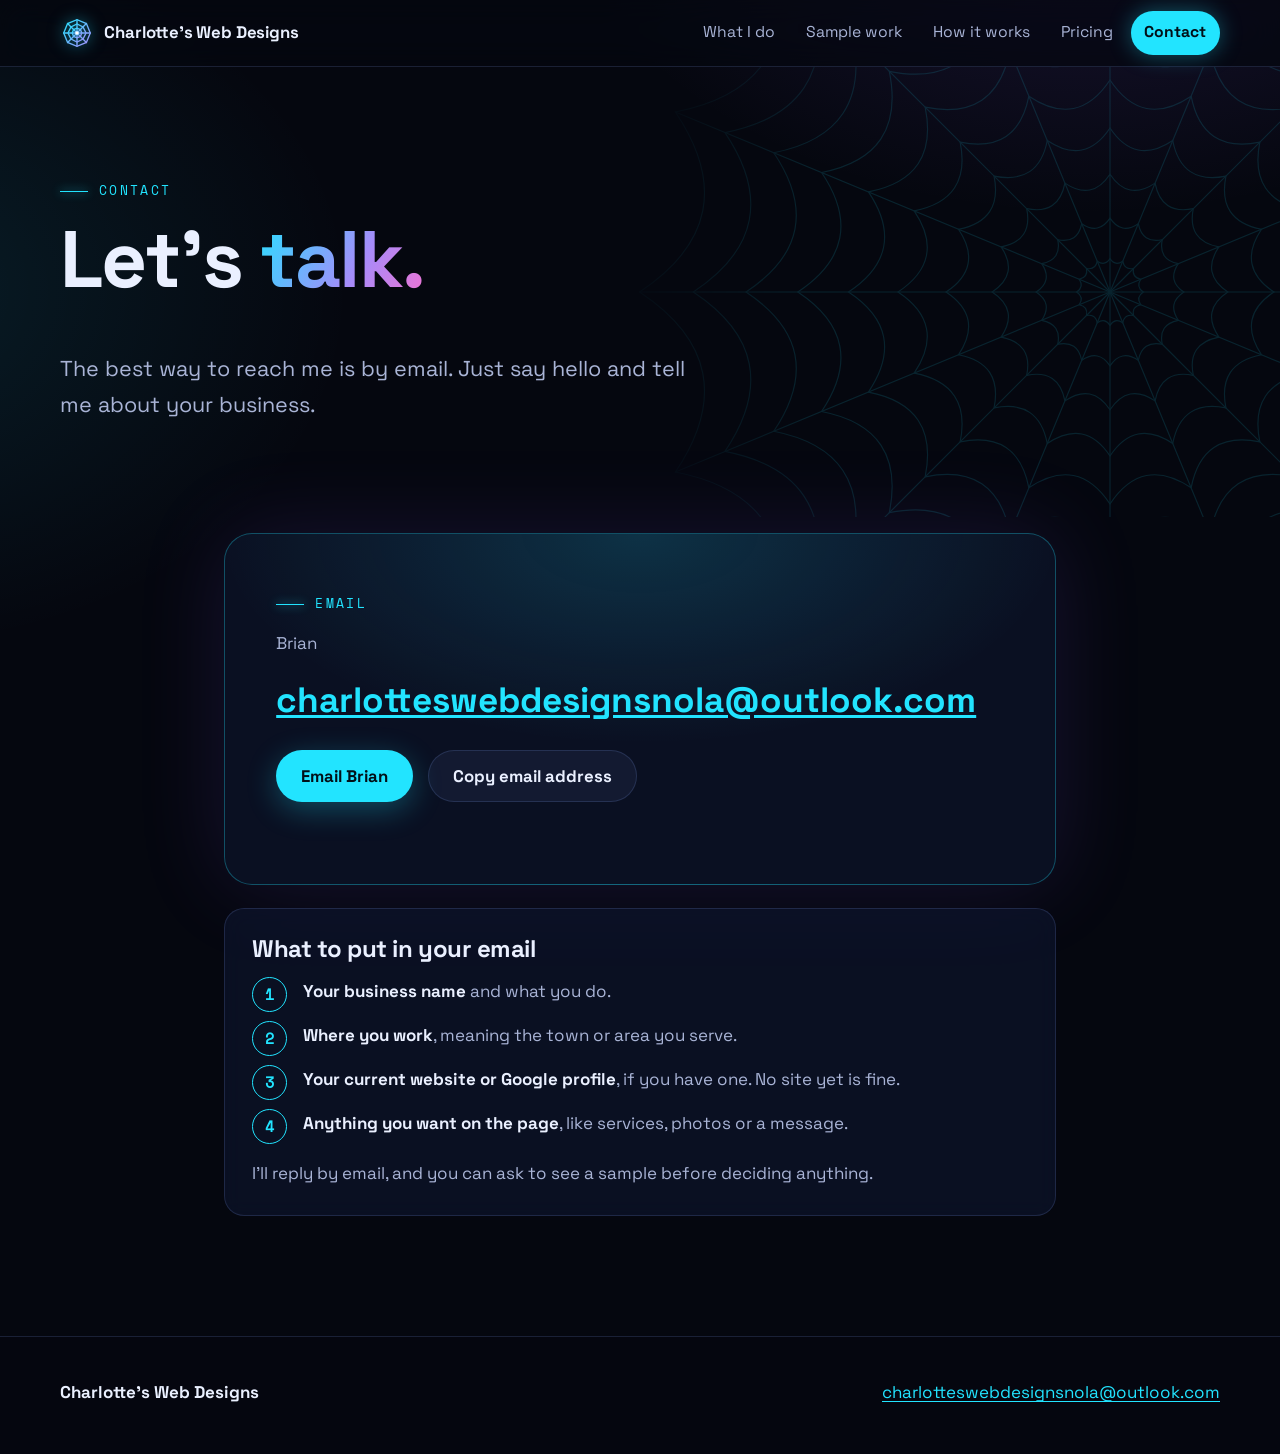
==== contact.html @ 59247b4b "Initial site" ====
<!doctype html>
<html lang="en">
<head>
<meta charset="utf-8">
<meta name="viewport" content="width=device-width,initial-scale=1">
<title>Contact | Charlotte's Web Designs</title>
<meta name="description" content="Contact Brian at Charlotte's Web Designs by email to see a sample website for your local business.">
<meta name="theme-color" content="#05070f">
<meta name="color-scheme" content="dark">
<link rel="icon" href="[data-uri]" type="image/svg+xml">
<link rel="apple-touch-icon" href="icon-180.png">
<meta property="og:type" content="website">
<meta property="og:site_name" content="Charlotte&#39;s Web Designs">
<meta property="og:title" content="Contact | Charlotte's Web Designs">
<meta property="og:description" content="Contact Brian at Charlotte's Web Designs by email to see a sample website for your local business.">
<meta property="og:image" content="og.png">
<meta property="og:image:width" content="1200"><meta property="og:image:height" content="630">
<meta name="twitter:card" content="summary_large_image">
<style>@font-face{font-family:"Space Grotesk";src:url([data-uri]) format("woff2");font-weight:300 700;font-display:swap}
@font-face{font-family:"Space Mono";src:url([data-uri]) format("woff2");font-weight:400;font-display:swap}
:root{
  --bg:#05070f;--bg2:#0a1024;--ink:#eaf0ff;--muted:#a9b4d6;--line:rgba(140,170,255,.16);
  --cyan:#22e4ff;--violet:#a78bfa;--pink:#f472d0;--glass:rgba(16,24,52,.55);
  --grad:linear-gradient(120deg,var(--cyan),var(--violet) 60%,var(--pink));
  --font:"Space Grotesk",system-ui,-apple-system,"Segoe UI",Roboto,Helvetica,Arial,sans-serif;
  --mono:"Space Mono",ui-monospace,SFMono-Regular,Menlo,Consolas,monospace;
  --r:20px;--wrap:1160px;
}
*,*::before,*::after{box-sizing:border-box}
html{scroll-behavior:smooth;-webkit-text-size-adjust:100%;scroll-padding-top:78px}
body{margin:0;background:var(--bg);color:var(--ink);font:400 1.0625rem/1.65 var(--font);overflow-x:hidden;
  background-image:radial-gradient(900px 600px at 85% -10%,rgba(139,92,246,.18),transparent 60%),radial-gradient(800px 600px at -10% 20%,rgba(34,228,255,.10),transparent 60%)}
img,svg,canvas{max-width:100%;display:block}
a{color:var(--cyan);text-underline-offset:3px}
a:hover{color:#fff}
:focus-visible{outline:3px solid var(--cyan);outline-offset:3px;border-radius:6px}
.wrap{width:min(100% - 2.5rem,var(--wrap));margin-inline:auto}
.skip{position:absolute;left:-999px;top:8px;background:var(--cyan);color:#021018;padding:.6rem 1rem;border-radius:8px;z-index:100;font-weight:700}
.skip:focus{left:8px}
h1,h2,h3{font-weight:700;line-height:1.1;letter-spacing:-.02em;margin:0 0 .6em}
h1{font-size:clamp(2.35rem,8.4vw,5rem)}
h2{font-size:clamp(1.9rem,5.4vw,3.1rem)}
h3{font-size:1.25rem;letter-spacing:-.01em}
p{margin:0 0 1em}
.grad{background:var(--grad);-webkit-background-clip:text;background-clip:text;color:transparent}
.eyebrow{font:400 .8rem/1 var(--mono);letter-spacing:.18em;text-transform:uppercase;color:var(--cyan);display:inline-flex;align-items:center;gap:.7rem;margin-bottom:1.1rem}
.eyebrow::before{content:"";width:28px;height:1px;background:var(--cyan);box-shadow:0 0 10px var(--cyan)}
.lead{font-size:clamp(1.1rem,3.2vw,1.35rem);color:var(--muted);max-width:40rem}
section{padding:clamp(4rem,10vw,7.5rem) 0;position:relative}

/* header */
.site-header{position:sticky;top:0;z-index:50;backdrop-filter:blur(14px) saturate(1.4);-webkit-backdrop-filter:blur(14px) saturate(1.4);background:rgba(5,7,15,.72);border-bottom:1px solid var(--line)}
.bar{display:flex;align-items:center;justify-content:space-between;gap:1rem;min-height:66px;flex-wrap:wrap}
.brand{display:flex;align-items:center;gap:.65rem;color:var(--ink);text-decoration:none;font-weight:700;letter-spacing:-.01em;font-size:1.05rem}
.brand svg{width:34px;height:34px;filter:drop-shadow(0 0 8px rgba(34,228,255,.55))}
.brand:hover{color:#fff}
nav ul{list-style:none;margin:0;padding:0;display:flex;gap:.25rem;align-items:center;flex-wrap:wrap}
nav a{display:block;color:var(--muted);text-decoration:none;padding:.55rem .85rem;border-radius:999px;font-size:.98rem;transition:color .2s,background .2s}
nav a:hover,nav a[aria-current="page"]{color:#fff;background:rgba(140,170,255,.12)}
nav a.cta{color:#021018;background:var(--cyan);font-weight:700;box-shadow:0 0 22px rgba(34,228,255,.35)}
nav a.cta:hover{background:#fff}
.menu-btn{display:none;background:rgba(140,170,255,.1);color:var(--ink);border:1px solid var(--line);border-radius:12px;width:46px;height:46px;cursor:pointer;align-items:center;justify-content:center}
.menu-btn span,.menu-btn span::before,.menu-btn span::after{display:block;width:20px;height:2px;background:currentColor;border-radius:2px;position:relative;transition:transform .25s,opacity .25s}
.menu-btn span::before,.menu-btn span::after{content:"";position:absolute;left:0}
.menu-btn span::before{top:-6px}.menu-btn span::after{top:6px}
.menu-btn[aria-expanded="true"] span{background:transparent}
.menu-btn[aria-expanded="true"] span::before{transform:translateY(6px) rotate(45deg)}
.menu-btn[aria-expanded="true"] span::after{transform:translateY(-6px) rotate(-45deg)}
@media(max-width:820px){
  .js .menu-btn{display:inline-flex}
  .js nav{width:100%;display:none;padding-bottom:.8rem}
  .js nav.open{display:block}
  .js nav ul{flex-direction:column;align-items:stretch}
  .js nav a{padding:.9rem 1rem;font-size:1.1rem}
  .bar{padding:.4rem 0}
  .no-js-nav nav{width:100%}
}

/* buttons */
.btn{display:inline-flex;align-items:center;justify-content:center;gap:.6rem;min-height:52px;padding:.85rem 1.5rem;border-radius:999px;font:700 1.05rem var(--font);text-decoration:none;border:1px solid transparent;cursor:pointer;transition:transform .2s,box-shadow .25s,background .2s,color .2s}
.btn-primary{background:var(--cyan);color:#021018;box-shadow:0 0 0 0 rgba(34,228,255,.5),0 8px 30px rgba(34,228,255,.28)}
.btn-primary:hover{transform:translateY(-2px);box-shadow:0 0 0 6px rgba(34,228,255,.14),0 12px 40px rgba(34,228,255,.45);color:#021018;background:#7df0ff}
.btn-ghost{background:rgba(140,170,255,.07);color:var(--ink);border-color:var(--line)}
.btn-ghost:hover{border-color:var(--cyan);color:#fff;transform:translateY(-2px)}
.btn-row{display:flex;flex-wrap:wrap;gap:.9rem;margin-top:1.8rem}

/* hero */
.hero{min-height:calc(100svh - 66px);display:flex;align-items:center;padding:clamp(3rem,8vw,5rem) 0;overflow:hidden;isolation:isolate}
.hero canvas{position:absolute;inset:0;width:100%;height:100%;z-index:-1}
.hero-web{position:absolute;right:-18%;top:50%;width:min(130vw,980px);aspect-ratio:1;transform:translateY(-50%);opacity:.2;z-index:-2;pointer-events:none;animation:spin 140s linear infinite;
  -webkit-mask-image:radial-gradient(circle,#000 45%,transparent 72%);mask-image:radial-gradient(circle,#000 45%,transparent 72%)}
@keyframes spin{to{transform:translateY(-50%) rotate(360deg)}}
.hero::after{content:"";position:absolute;inset:auto 0 0 0;height:140px;background:linear-gradient(transparent,var(--bg));z-index:-1;pointer-events:none}
.hero h1{max-width:14ch}
.hero .lead{margin-top:1.2rem}
.chips{display:flex;flex-wrap:wrap;gap:.6rem;margin:2rem 0 0;padding:0;list-style:none}
.chips li{font:400 .82rem/1 var(--mono);padding:.55rem .85rem;border:1px solid var(--line);border-radius:999px;color:var(--muted);background:rgba(10,16,36,.6)}
.chips li::before{content:"";display:inline-block;width:6px;height:6px;border-radius:50%;background:var(--cyan);box-shadow:0 0 8px var(--cyan);margin-right:.55rem;vertical-align:middle}

/* glass cards */
.grid{display:grid;gap:1.1rem}
.cards{grid-template-columns:repeat(auto-fit,minmax(min(100%,17rem),1fr))}
.cards3{grid-template-columns:repeat(auto-fit,minmax(min(100%,19rem),1fr))}
.card{position:relative;background:var(--glass);border:1px solid var(--line);border-radius:var(--r);padding:1.7rem;backdrop-filter:blur(10px);-webkit-backdrop-filter:blur(10px);overflow:hidden;transition:border-color .3s,transform .3s;
  --mx:50%;--my:0%}
.card::before{content:"";position:absolute;inset:0;background:radial-gradient(380px circle at var(--mx) var(--my),rgba(34,228,255,.16),transparent 45%);opacity:0;transition:opacity .3s;pointer-events:none}
.card:hover{border-color:rgba(34,228,255,.5)}
.card:hover::before{opacity:1}
.card p{color:var(--muted);margin:0}
.icon{width:48px;height:48px;border-radius:14px;display:grid;place-items:center;margin-bottom:1.1rem;background:linear-gradient(135deg,rgba(34,228,255,.18),rgba(167,139,250,.18));border:1px solid rgba(34,228,255,.3);color:var(--cyan)}
.icon svg{width:24px;height:24px}
.sec-head{max-width:46rem;margin-bottom:clamp(2rem,5vw,3.5rem)}
.sec-head p{color:var(--muted)}

/* phones */
.phones{display:flex;gap:2rem;justify-content:center;flex-wrap:wrap}
.phone-fig{margin:0;width:min(100%,270px)}
.phone{position:relative;width:100%;aspect-ratio:9/18.5;border-radius:38px;padding:9px;background:linear-gradient(160deg,#1b2650,#0a0f26);border:1px solid rgba(140,170,255,.35);box-shadow:0 30px 70px rgba(0,0,0,.6),0 0 60px rgba(139,92,246,.18);transition:transform .4s}
.phone:hover{transform:translateY(-8px) rotate(-1deg)}
.phone::before{content:"";position:absolute;top:15px;left:50%;width:70px;height:18px;border-radius:12px;background:#02040a;transform:translateX(-50%);z-index:3}
.screen{height:100%;border-radius:30px;overflow:hidden;position:relative;background:#fff;color:#1b1f24;font-size:11.5px;line-height:1.4;display:flex;flex-direction:column}
.screen *{margin:0}
.s-rib{background:#c62828;color:#fff;font:700 8.5px/1 var(--font);letter-spacing:.08em;text-align:center;padding:25px 6px 7px}
.s-hero{padding:16px 14px 18px;color:#fff;background:var(--c1)}
.s-hero b{display:block;font-size:19px;line-height:1.1;margin-bottom:5px;letter-spacing:-.01em}
.s-hero small{display:block;font-size:10.5px;opacity:.92;margin-bottom:11px}
.s-btn{display:inline-block;background:#ffb300;color:#111;font-weight:700;font-size:11.5px;padding:8px 13px;border-radius:8px}
.s-body{padding:12px 14px;display:grid;gap:7px;flex:1;align-content:start;background:#fff}
.s-body h4{font-size:11px;letter-spacing:.06em;text-transform:uppercase;color:#555;margin:2px 0 0}
.s-grid{display:grid;grid-template-columns:1fr 1fr;gap:6px}
.s-grid span{border:1px solid #dcdcdc;border-radius:8px;padding:7px 8px;font-size:10.5px;font-weight:600}
.s-line{height:7px;border-radius:4px;background:#e6e6e6}
.s-ck{display:flex;gap:7px;align-items:center}.s-ck i{flex:none;width:12px;height:12px;border-radius:50%;background:var(--c1)}.s-ck .s-line{flex:1}
.s-call{margin-top:auto;background:#ffb300;color:#111;text-align:center;font-weight:700;padding:11px;font-size:12px}
.phone-fig figcaption{text-align:center;margin-top:1.1rem;font-size:.95rem;color:var(--muted)}
.phone-fig figcaption b{display:block;color:var(--ink);font-size:1.05rem}
.note{font-size:.92rem;color:var(--muted);text-align:center;max-width:44rem;margin:2.5rem auto 0}

/* steps */
.steps{counter-reset:s;grid-template-columns:repeat(auto-fit,minmax(min(100%,17rem),1fr));position:relative}
.step{counter-increment:s}
.step .num{font:700 3.2rem/1 var(--mono);background:var(--grad);-webkit-background-clip:text;background-clip:text;color:transparent;margin-bottom:.6rem;display:block}
.step .num::before{content:"0" counter(s)}

/* pricing teaser + pricing page */
.price-big{font-size:clamp(2.6rem,9vw,4rem);font-weight:700;letter-spacing:-.03em;line-height:1}
.price-big small{font-size:1rem;font-weight:400;color:var(--muted);letter-spacing:0;margin-left:.3rem}
.price-from{font:400 .85rem var(--mono);color:var(--cyan);text-transform:uppercase;letter-spacing:.15em;display:block;margin-bottom:.4rem}
.ticks{list-style:none;padding:0;margin:1.2rem 0 0;display:grid;gap:.6rem}
.ticks li{position:relative;padding-left:1.8rem;color:var(--ink)}
.ticks li::before{content:"";position:absolute;left:0;top:.55em;width:12px;height:6px;border-left:2px solid var(--cyan);border-bottom:2px solid var(--cyan);transform:rotate(-45deg) translateY(-50%)}
.teaser{display:grid;gap:2rem;align-items:center;grid-template-columns:1fr}
@media(min-width:860px){.teaser{grid-template-columns:1.1fr 1fr}}
.page-hero{padding:clamp(3.5rem,9vw,6rem) 0 clamp(1rem,3vw,2rem);position:relative;overflow:hidden}
.page-hero .hero-web{right:-25%;opacity:.14}
.table-wrap{border:1px solid var(--line);border-radius:var(--r);overflow:hidden;background:var(--glass)}
.rows{list-style:none;margin:0;padding:0}
.rows li{display:grid;grid-template-columns:1fr auto;gap:.3rem 1.2rem;padding:1.2rem 1.5rem;border-top:1px solid var(--line);align-items:baseline}
.rows li:first-child{border-top:0}
.rows b{font-size:1.1rem}
.rows .d{grid-column:1;color:var(--muted);font-size:.98rem}
.rows .p{grid-column:2;grid-row:1;font:700 1.25rem var(--font);color:var(--cyan);white-space:nowrap;text-align:right}
.tag{font:400 .7rem var(--mono);letter-spacing:.1em;text-transform:uppercase;background:#f59e0b;color:#1a1200;padding:.2rem .5rem;border-radius:6px;margin-left:.5rem;vertical-align:middle}
.faq details{border:1px solid var(--line);border-radius:14px;background:var(--glass);padding:0 1.3rem;margin-bottom:.8rem}
.faq summary{cursor:pointer;padding:1.1rem 0;font-weight:700;list-style:none;display:flex;justify-content:space-between;gap:1rem}
.faq summary::-webkit-details-marker{display:none}
.faq summary::after{content:"+";color:var(--cyan);font:700 1.4rem/1 var(--mono);transition:transform .25s}
.faq details[open] summary::after{transform:rotate(45deg)}
.faq details p{color:var(--muted)}

/* about + contact */
.about{display:grid;gap:2.5rem;grid-template-columns:1fr;align-items:center}
@media(min-width:860px){.about{grid-template-columns:.8fr 1.2fr}}
.avatar{aspect-ratio:1;max-width:340px;border-radius:50%;border:1px solid rgba(34,228,255,.35);display:grid;place-items:center;position:relative;margin-inline:auto;width:100%;background:radial-gradient(circle,rgba(34,228,255,.14),transparent 65%);box-shadow:0 0 80px rgba(139,92,246,.25)}
.avatar img{width:78%;opacity:.9}
.avatar span{position:absolute;bottom:-2px;left:50%;transform:translateX(-50%);font:400 .75rem var(--mono);background:var(--bg2);border:1px solid var(--line);padding:.35rem .8rem;border-radius:999px;color:var(--muted);white-space:nowrap}
.cta-band{text-align:center;border:1px solid rgba(34,228,255,.3);border-radius:28px;padding:clamp(2.2rem,7vw,4.5rem) 1.4rem;background:radial-gradient(600px 300px at 50% 0%,rgba(34,228,255,.16),transparent 70%),var(--glass);box-shadow:0 0 90px rgba(139,92,246,.14)}
.cta-band .lead{margin-inline:auto}
.cta-band .btn-row{justify-content:center}.cta-band.left .btn-row{justify-content:flex-start}
.email-big{display:block;font:700 clamp(1.05rem,4.6vw,2.2rem)/1.2 var(--font);word-break:break-all;margin:1.4rem 0 0}
.how-list{counter-reset:h;list-style:none;padding:0;margin:0;display:grid;gap:1rem}
.how-list li{counter-increment:h;position:relative;padding-left:3.2rem;color:var(--muted)}
.how-list li::before{content:counter(h);position:absolute;left:0;top:0;width:2.2rem;height:2.2rem;border-radius:50%;display:grid;place-items:center;border:1px solid var(--cyan);color:var(--cyan);font:700 .95rem var(--mono)}
.how-list b{color:var(--ink)}
.copied{min-height:1.2em;margin-bottom:0;color:var(--cyan);font-size:.95rem;margin-top:.8rem}

/* footer */
.site-footer{border-top:1px solid var(--line);padding:2.6rem 0 3rem;background:rgba(5,7,15,.8)}
.foot{display:flex;flex-wrap:wrap;gap:1.2rem 2rem;justify-content:space-between;align-items:center}
.foot p{margin:0;color:var(--muted)}
.foot b{color:var(--ink)}

/* reveal */
.js.rv .reveal{opacity:0;transform:translateY(26px);transition:opacity .8s cubic-bezier(.2,.7,.2,1),transform .8s cubic-bezier(.2,.7,.2,1);transition-delay:var(--d,0s)}
.js.rv .reveal.in{opacity:1;transform:none}
.live-dot{display:inline-block;width:8px;height:8px;border-radius:50%;background:var(--cyan);box-shadow:0 0 0 0 rgba(34,228,255,.7);animation:pulse 2.4s infinite;margin-right:.5rem}
@keyframes pulse{70%{box-shadow:0 0 0 10px rgba(34,228,255,0)}100%{box-shadow:0 0 0 0 rgba(34,228,255,0)}}
@media(prefers-reduced-motion:reduce){
  html{scroll-behavior:auto}
  *,*::before,*::after{animation:none!important;transition:none!important}
  .js.rv .reveal{opacity:1;transform:none}
}
@media(max-width:520px){
  .rows li{grid-template-columns:1fr;padding:1.1rem}
  .rows .p{grid-column:1;grid-row:auto;text-align:left}
  .btn{width:100%}
}

.rows .scope{color:var(--ink);margin-top:.15rem}.rows .scope::before{content:"Includes: ";color:var(--cyan);font-family:var(--mono);font-size:.8rem;text-transform:uppercase;letter-spacing:.08em}

/* ===== v3 additions ===== */
.badge-ex{display:inline-block;margin:0 0 1rem;padding:.4rem .8rem;border:1px solid rgba(244,114,208,.55);border-radius:999px;font:400 .78rem/1.2 var(--mono);letter-spacing:.06em;text-transform:uppercase;color:#ffc4ec;background:rgba(244,114,208,.1)}
.sec-head .badge-ex{display:block;width:max-content;max-width:100%;color:#ffc4ec}

/* pulse on tap-to-call buttons */
@keyframes ring{0%{box-shadow:0 0 0 0 var(--ring,rgba(255,179,0,.65))}70%{box-shadow:0 0 0 12px rgba(255,179,0,0)}100%{box-shadow:0 0 0 0 rgba(255,179,0,0)}}
.pulse{animation:ring 2.2s ease-out infinite}

/* shared mockup parts */
.screen.mk{font-size:11px;line-height:1.35;background:#fff}
.mk svg{flex:none}
.mk-bar{display:flex;align-items:center;justify-content:space-between;padding:7px 11px;font-weight:700;font-size:10.5px}
.mk-logo{display:flex;align-items:center;gap:5px}.mk-logo svg{width:15px;height:15px}
.mk-burger{width:16px;height:12px;position:relative;display:block}
.mk-burger::before,.mk-burger::after,.mk-burger i{content:"";position:absolute;left:0;right:0;height:2px;border-radius:2px;background:currentColor}
.mk-burger::before{top:0}.mk-burger i{top:5px}.mk-burger::after{bottom:0}
.mk-hero{position:relative}
.mk-call{display:flex;align-items:center;justify-content:center;gap:7px;font-weight:700;border-radius:12px}
.mk-call svg{width:17px;height:17px}
.mk-sec{padding:9px 11px 0}
.mk-sec h4{font-size:9.5px;letter-spacing:.08em;text-transform:uppercase;color:#4b5563;margin:0 0 6px}
.mk svg.mk-stars,.cmp-good svg.mk-stars{width:56px;height:10px;display:block;margin-bottom:4px}
.mk-rev p{font-size:10.5px;color:#374151;font-style:italic}
.mk-rev small{display:block;margin-top:3px;font-size:9px;color:#4b5563}
.s-rib{background:#b71c1c}

/* A: plumber, bright blue, centred, rounded */
.mk-a{color:#10243d;background:#fff}
.mk-a .mk-bar{background:#fff;color:#0b4ea2;border-bottom:1px solid #e3ecf7}
.mk-a .mk-hero{background:linear-gradient(170deg,#0b5ed7,#0a3d91);color:#fff;text-align:center;padding:16px 14px 30px}
.mk-a .mk-hero small{display:inline-block;font-size:9px;letter-spacing:.1em;text-transform:uppercase;background:rgba(255,255,255,.18);border-radius:99px;padding:3px 9px;margin-bottom:8px}
.mk-a .mk-hero b{display:block;font-size:19px;line-height:1.12;letter-spacing:-.01em}
.mk-a .mk-hero p{margin:7px 0 12px;font-size:10.5px;opacity:.95}
.mk-a .mk-call{background:#ffb300;color:#111;padding:12px;font-size:14px;--ring:rgba(255,179,0,.7);box-shadow:0 4px 0 #c78a00}
.mk-a .mk-hero em{display:block;font-style:normal;font-size:9.5px;margin-top:8px;opacity:.95}
.mk-wave{position:absolute;left:0;bottom:-1px;width:100%;height:20px}
.mk-tiles{display:grid;grid-template-columns:1fr 1fr;gap:6px}
.mk-tiles span{display:flex;align-items:center;gap:6px;padding:8px;border-radius:10px;background:#eef5ff;color:#0b4ea2;font-size:10px}
.mk-tiles svg{width:16px;height:16px}.mk-tiles b{color:#10243d;font-size:10px}
.mk-a .mk-rev{background:#f5f9ff;border:1px solid #d9e6f7;border-radius:12px;padding:9px}

/* B: roofer, charcoal + orange, left aligned, angled */
.mk-b{background:#f1f2f4;color:#1c2024}
.mk-b .mk-bar{background:#1c2024;color:#fff;letter-spacing:.04em}
.mk-b .mk-logo svg{color:#ff7a1a}
.mk-b .mk-hero{background:#2b3138;color:#fff;padding:14px 12px 16px;overflow:hidden}
.mk-b .mk-hero::after{content:"";position:absolute;right:-30px;top:-10px;width:90px;height:140%;background:#ff7a1a;opacity:.22;transform:skewX(-18deg)}
.mk-b .mk-hero>*{position:relative;z-index:1}
.mk-b .mk-hero b{display:block;font-size:19px;line-height:1.1;letter-spacing:-.01em}
.mk-b .mk-hero p{margin:6px 0 11px;font-size:10.5px;color:#e5e7eb}
.mk-b .mk-call{justify-content:flex-start;background:#ff7a1a;color:#111;padding:10px 13px;border-radius:6px;font-size:15px;--ring:rgba(255,122,26,.75)}
.mk-b .mk-call small{display:block;font-size:9px;font-weight:600}
.mk-b .mk-call svg{width:22px;height:22px}
.mk-pills{display:flex;flex-wrap:wrap;gap:4px;margin-top:9px}
.mk-pills span{font-size:8.5px;border:1px solid #6b7280;border-radius:99px;padding:2px 7px;color:#e5e7eb}
.mk-b .mk-sec h4{color:#4b5563}
.mk-list{list-style:none;padding:0;display:grid;gap:4px}
.mk-list li{display:flex;align-items:center;gap:8px;background:#fff;border-radius:6px;padding:7px 8px;font-size:10.5px;border-left:3px solid #ff7a1a}
.mk-list li svg{width:15px;height:15px;color:#c2530a}
.mk-list li b{flex:1}.mk-list .mk-chev{width:12px;height:12px;color:#6b7280}
.mk-b .mk-rev{background:#fff;border-radius:6px;padding:8px 9px;border-left:3px solid #2b3138}

/* C: remodeler, cream + forest green + terracotta, split hero */
.mk-c{background:#fbf6ee;color:#2a2a24}
.mk-c .mk-bar{color:#1f4d3a;background:#fbf6ee;border-bottom:1px solid #eadfcd}
.mk-c .mk-hero{padding:12px 11px 14px}
.mk-split{display:grid;grid-template-columns:1.1fr .9fr;gap:8px;align-items:center;margin-bottom:11px}
.mk-c .mk-hero b{display:block;font-size:19px;line-height:1.08;color:#1f4d3a;letter-spacing:-.01em}
.mk-c .mk-hero p{margin-top:5px;font-size:10px;color:#4a4639}
.mk-room{width:100%;height:auto}
.mk-c .mk-call{background:#1f4d3a;color:#fff;padding:12px;border-radius:99px;font-size:14px;--ring:rgba(31,77,58,.6)}
.mk-c .mk-hero em{display:block;text-align:center;font-style:normal;font-size:9.5px;margin-top:7px;color:#8a3d1b;text-decoration:underline}
.mk-chips{display:flex;flex-wrap:wrap;gap:5px}
.mk-chips span{display:inline-flex;align-items:center;gap:5px;padding:6px 9px;border-radius:99px;background:#fff;border:1px solid #e3d6bf;color:#1f4d3a;font-weight:600;font-size:10px}
.mk-chips svg{width:13px;height:13px}
.mk-c .mk-rev{position:relative;background:#fff;border:1px solid #e3d6bf;border-radius:12px;padding:9px 10px 9px 28px}
.mk-q{position:absolute;left:8px;top:-2px;font:700 30px/1 Georgia,serif;color:#c9673e}

/* before / after */
.cmp{display:grid;grid-template-columns:1fr;gap:1.6rem;align-items:start;justify-items:center}
.cmp-col{margin:0;width:min(100%,290px);position:relative}
.cmp-col .phone{width:100%;aspect-ratio:9/17.5}
.cmp-col .phone:hover{transform:none}
.cmp-tag{position:absolute;z-index:5;top:-12px;left:50%;transform:translateX(-50%);font:700 .8rem/1 var(--mono);letter-spacing:.14em;text-transform:uppercase;padding:.45rem .9rem;border-radius:99px}
.cmp-tag.bad{background:#ff6b6b;color:#2a0505}.cmp-tag.good{background:var(--cyan);color:#021018}
.cmp-col figcaption{margin-top:1.1rem;color:var(--muted);font-size:.95rem}
.cmp-col figcaption>b{display:block;text-align:center;color:var(--ink);font-size:1.05rem;margin-bottom:.6rem}
.cmp-list{list-style:none;margin:0;padding:0;display:grid;gap:.4rem}
.cmp-list li{position:relative;padding-left:1.7rem}
.cmp-list li::before{position:absolute;left:0;top:0;width:1.2rem;height:1.2rem;border-radius:50%;display:grid;place-items:center;font:700 .75rem/1.2rem var(--mono);text-align:center}
.cmp-list.bad li::before{content:"\00d7";background:rgba(255,107,107,.18);color:#ff9a9a}
.cmp-list.good li::before{content:"\2713";background:rgba(34,228,255,.18);color:var(--cyan)}
.cmp-arrow{display:none;width:44px;height:44px;border-radius:50%;border:1px solid var(--line);color:var(--cyan);place-items:center;margin-top:12rem;background:var(--glass)}
.cmp-arrow svg{width:22px;height:22px}
@media(min-width:760px){.cmp{grid-template-columns:1fr auto 1fr;justify-items:center;gap:1.5rem;max-width:44rem;margin-inline:auto}.cmp-arrow{display:grid}}
.cmp .screen{background:#fff;color:#222;font-size:7px;line-height:1.3;position:relative}
.cb-load{position:relative;height:13px;background:#e5e5e5;flex:none;overflow:hidden}
.cb-load i{position:absolute;left:0;top:0;bottom:0;width:12%;background:#7a7a7a;animation:crawl 6s steps(14) infinite}
.cb-load span{position:absolute;right:4px;top:2px;font-size:7px;color:#333}
@keyframes crawl{0%{width:6%}85%{width:46%}100%{width:46%}}
.cb-top{background:#d00;color:#ffee00;font:700 7px/1 var(--font);padding:5px 4px;white-space:nowrap;overflow:hidden;flex:none}
.cb-nav{display:flex;flex-wrap:wrap;gap:2px;background:#444;padding:3px;flex:none}
.cb-nav i{font-style:normal;font-size:6px;color:#fff;background:#666;padding:2px 3px}
.cb-banner{display:flex;gap:3px;padding:4px;background:#ffe88a;flex:none}
.cb-banner span{flex:1;text-align:center;font:700 6.5px/1.2 var(--font);color:#600;border:1px dashed #a00;padding:5px 2px;background:#fff7c2}
.cb-cols{display:flex;gap:4px;padding:5px;flex:1;min-height:0;overflow:hidden}
.cb-txt{flex:1;display:grid;gap:4px;align-content:start}
.cb-txt u{display:block;height:3.5px;background:#777;border-radius:1px}
.cb-side{width:34%;display:grid;gap:4px;align-content:start}
.cb-side s{display:block;height:38px;background:linear-gradient(135deg,#9bd,#c9e);border:1px solid #888}
.cb-foot{background:#ddd;padding:5px;font-size:6px;color:#555;flex:none}
.cb-foot em{font-style:normal;color:#555;font-size:5.5px}
.cb-pop{position:absolute;left:12px;right:12px;top:30%;background:#fff;border:2px solid #333;box-shadow:0 8px 24px rgba(0,0,0,.55);padding:12px 9px 9px;display:grid;gap:5px;text-align:center}
.cb-pop b{font-size:9.5px;line-height:1.2}.cb-pop u{display:block;height:3px;background:#aaa;margin-inline:auto;width:90%}
.cb-x{position:absolute;right:2px;top:1px;font:700 7px/1 var(--font);color:#777}
.cb-fake{background:#2a7;color:#fff;font:700 8px/1 var(--font);padding:5px;border-radius:2px}
.cb-cookie{position:absolute;left:0;right:0;bottom:0;background:#222;color:#fff;font-size:7px;padding:6px 7px;display:flex;justify-content:space-between;align-items:center}
.cb-cookie span{background:#888;color:#111;padding:2px 6px}
.cmp-good{background:#fff;display:flex;flex-direction:column}
.cmp-good svg{flex:none}
.cg-bar{padding:10px 12px 8px;display:flex;font:700 11px var(--font);color:#0f2b46;border-bottom:1px solid #e5edf5;padding-top:24px}
.cg-bar span{display:flex;align-items:center;gap:5px}.cg-bar svg{width:15px;height:15px;color:#066a82}
.cg-hero{padding:18px 14px 20px;background:linear-gradient(170deg,#e9f9fd,#fff);text-align:center}
.cg-hero b{display:block;font-size:20px;line-height:1.1;color:#0f2b46;letter-spacing:-.01em}
.cg-hero p{margin:7px 0 14px;font-size:11px;color:#3c5063}
.cmp-good .mk-call{background:#066a82;color:#fff;padding:15px;font-size:16px;--ring:rgba(6,106,130,.6);border-radius:14px}
.cmp-good .mk-call svg{width:20px;height:20px}
.cg-svc{display:grid;grid-template-columns:repeat(3,1fr);gap:6px;padding:4px 11px 10px}
.cg-svc span{display:grid;justify-items:center;gap:4px;padding:9px 3px;border-radius:10px;background:#f1f6fa;font-size:9.5px;font-weight:600;color:#0f2b46}
.cg-svc svg{width:18px;height:18px;color:#066a82}
.cg-rev{margin:0 11px;padding:9px;border:1px solid #dbe6ee;border-radius:12px}
.cg-rev p{font-size:10.5px;color:#374151;font-style:italic}
.cg-area{padding:10px 11px 0}.cg-area h4{font-size:9.5px;letter-spacing:.08em;text-transform:uppercase;color:#4b5563;margin:0 0 6px}.cg-area div{display:flex;gap:5px;flex-wrap:wrap}.cg-area span{padding:5px 9px;border-radius:99px;background:#f1f6fa;color:#0f2b46;font-size:10px;font-weight:600}
.cg-fast{margin:10px 11px 0;display:flex;align-items:center;gap:6px;font-size:10px;color:#2d6b3f;font-weight:700}
.cg-bar2{margin-top:auto;background:#066a82;color:#fff;text-align:center;font-weight:700;font-size:13px;padding:13px;display:flex;justify-content:center;gap:7px;align-items:center}.cg-bar2 svg{width:17px;height:17px}
.cg-fast i{width:7px;height:7px;border-radius:50%;background:#2fa65a}

/* how it works: icon steps */
.step-top{display:flex;align-items:center;justify-content:space-between;margin-bottom:1rem}
.step-top .icon{margin:0;width:56px;height:56px;border-radius:16px}
.step-top .icon svg{width:28px;height:28px}
.step .num{margin:0;font-size:2.6rem;opacity:.9}
.step{overflow:visible}.step::before{border-radius:inherit}
@media(min-width:860px){
  .steps{gap:2rem}
  .step:not(:last-child)::after{content:"";position:absolute;right:-1.55rem;top:3.1rem;width:1.1rem;height:1.1rem;border-top:2px solid var(--cyan);border-right:2px solid var(--cyan);transform:rotate(45deg);opacity:.8}
}

/* sticky call/email bar: phones only */
.sticky-cta{display:none}
@media(max-width:640px){
  .sticky-cta{display:flex;gap:.6rem;position:fixed;left:0;right:0;bottom:0;z-index:60;padding:.65rem .9rem calc(.65rem + env(safe-area-inset-bottom));background:rgba(5,7,15,.9);backdrop-filter:blur(12px);-webkit-backdrop-filter:blur(12px);border-top:1px solid var(--line)}
  .sticky-cta .btn{flex:1;min-height:54px;font-size:1.05rem;--ring:rgba(34,228,255,.6)}
  .sticky-cta .btn svg{width:22px;height:22px}
  .site-footer{padding-bottom:6rem}
}
.sticky-cta .pulse{animation-name:ringc}
@keyframes ringc{0%{box-shadow:0 0 0 0 rgba(34,228,255,.6)}70%{box-shadow:0 0 0 12px rgba(34,228,255,0)}100%{box-shadow:0 0 0 0 rgba(34,228,255,0)}}
@media(max-width:640px){.phones{gap:2.4rem}}
.cmp-bad{padding-bottom:22px}
</style>
<script>document.documentElement.className+=" js"</script>
</head>
<body>
<a class="skip" href="#main">Skip to content</a>
<header class="site-header"><div class="wrap bar">
<a class="brand" href="index.html" aria-label="Charlotte&#39;s Web Designs, home"><svg viewBox="0 0 64 64" aria-hidden="true" fill="none" stroke="url(#lg)" stroke-width="2.6" stroke-linecap="round"><defs><linearGradient id="lg" x1="0" y1="0" x2="1" y2="1"><stop offset="0" stop-color="#22e4ff"/><stop offset="1" stop-color="#a78bfa"/></linearGradient></defs><path d="M32 32L57 32M32 32L49.7 49.7M32 32L32 57M32 32L14.3 49.7M32 32L7 32M32 32L14.3 14.3M32 32L32 7M32 32L49.7 14.3"/><path d="M41 32L38.4 38.4 32 41 25.6 38.4 23 32 25.6 25.6 32 23 38.4 25.6Z"/><path d="M49 32L43.3 43.3 32 49 20.7 43.3 15 32 20.7 20.7 32 15 43.3 20.7Z"/><path d="M57 32L49.7 49.7 32 57 14.3 49.7 7 32 14.3 14.3 32 7 49.7 14.3Z"/><circle cx="32" cy="32" r="3.4" fill="#fff" stroke="none"/></svg><span>Charlotte&#39;s Web Designs</span></a>
<button class="menu-btn" aria-expanded="false" aria-controls="nav" aria-label="Menu"><span></span></button>
<nav id="nav" aria-label="Main"><ul>
<li><a href="index.html#what">What I do</a></li>
<li><a href="index.html#work">Sample work</a></li>
<li><a href="index.html#how">How it works</a></li>
<li><a href="pricing.html">Pricing</a></li>
<li><a href="contact.html" aria-current="page" class="cta">Contact</a></li>
</ul></nav></div></header>
<main id="main">
<section class="page-hero" aria-labelledby="h1" style="min-height:50svh;display:flex;align-items:center"><img class="hero-web" src="[data-uri]" alt="" width="1000" height="1000" decoding="async">
<div class="wrap" style="padding-bottom:2rem"><span class="eyebrow">Contact</span><h1 id="h1" style="max-width:12ch">Let&#39;s <span class="grad">talk.</span></h1>
<p class="lead">The best way to reach me is by email. Just say hello and tell me about your business.</p></div></section>

<section style="padding-top:1rem"><div class="wrap" style="max-width:52rem">
<div class="cta-band left reveal" style="text-align:left;padding:clamp(1.8rem,6vw,3.2rem)">
<span class="eyebrow">Email</span>
<p style="margin:0;color:var(--muted)">Brian</p>
<a class="email-big" id="email" href="mailto:charlotteswebdesignsnola@outlook.com?subject=Website%20sample%20request&amp;body=Hi Brian,%0D%0A%0D%0ABusiness name:%0D%0AWhat you do and where:%0D%0AYour current website or Google profile (if any):%0D%0AAnything you want on the page:%0D%0A">charlotteswebdesignsnola@outlook.com</a>
<div class="btn-row"><a class="btn btn-primary" href="mailto:charlotteswebdesignsnola@outlook.com?subject=Website%20sample%20request&amp;body=Hi Brian,%0D%0A%0D%0ABusiness name:%0D%0AWhat you do and where:%0D%0AYour current website or Google profile (if any):%0D%0AAnything you want on the page:%0D%0A">Email Brian</a><button class="btn btn-ghost" id="copy" type="button" hidden>Copy email address</button></div>
<p class="copied" id="copied" role="status" aria-live="polite"></p>
</div>
<div class="card reveal" style="margin-top:1.4rem"><h2 style="font-size:1.5rem">What to put in your email</h2>
<ol class="how-list"><li><b>Your business name</b> and what you do.</li><li><b>Where you work</b>, meaning the town or area you serve.</li><li><b>Your current website or Google profile</b>, if you have one. No site yet is fine.</li><li><b>Anything you want on the page</b>, like services, photos or a message.</li></ol>
<p style="margin:1.4rem 0 0;color:var(--muted)">I&#39;ll reply by email, and you can ask to see a sample before deciding anything.</p></div>
</div></section>
</main>
<footer class="site-footer"><div class="wrap foot">
<p><b>Charlotte&#39;s Web Designs</b></p>
<p><a href="mailto:charlotteswebdesignsnola@outlook.com">charlotteswebdesignsnola@outlook.com</a></p>
</div></footer>
<div class="sticky-cta" role="region" aria-label="Quick contact"><a class="btn btn-primary pulse" href="mailto:charlotteswebdesignsnola@outlook.com?subject=Website%20sample%20request"><svg viewBox="0 0 24 24" fill="none" stroke="currentColor" stroke-width="1.9" stroke-linecap="round" stroke-linejoin="round" aria-hidden="true"><rect x="3" y="5" width="18" height="14" rx="2.5"/><path d="m4 7 8 6 8-6"/></svg>Email me for a free sample</a></div>
<script>(function(){
  var d=document,rm=matchMedia('(prefers-reduced-motion: reduce)').matches;
  // mobile menu
  var b=d.querySelector('.menu-btn'),n=d.getElementById('nav');
  if(b&&n){b.addEventListener('click',function(){var o=n.classList.toggle('open');b.setAttribute('aria-expanded',o)});
    n.addEventListener('click',function(e){if(e.target.closest('a')){n.classList.remove('open');b.setAttribute('aria-expanded','false')}});
    d.addEventListener('keydown',function(e){if(e.key==='Escape'&&n.classList.contains('open')){n.classList.remove('open');b.setAttribute('aria-expanded','false');b.focus()}})}
  // reveal on scroll
  // Content is only hidden (class 'rv') while this script is running, so a JS failure never leaves it invisible.
  function reveal(){
    var els=d.querySelectorAll('.reveal:not(.in)');
    if(!('IntersectionObserver' in window)||rm){els.forEach(function(e){e.classList.add('in')});return}
    d.documentElement.classList.add('rv');
    var io=new IntersectionObserver(function(es){es.forEach(function(x){if(x.isIntersecting){x.target.classList.add('in');io.unobserve(x.target)}})},{threshold:.12,rootMargin:'0px 0px -6% 0px'});
    els.forEach(function(e){io.observe(e)});
  }
  try{reveal()}catch(x){d.documentElement.classList.remove('rv')}
  window.__reveal=reveal;
  // pointer glow on cards
  d.addEventListener('pointermove',function(e){var c=e.target.closest&&e.target.closest('.card');if(!c)return;var r=c.getBoundingClientRect();c.style.setProperty('--mx',(e.clientX-r.left)+'px');c.style.setProperty('--my',(e.clientY-r.top)+'px')});
  // copy email
  var cp=d.getElementById('copy'),em=d.getElementById('email'),out=d.getElementById('copied');
  if(cp&&em&&navigator.clipboard){cp.hidden=false;cp.addEventListener('click',function(){
    navigator.clipboard.writeText(em.textContent.trim()).then(function(){out.textContent='Email address copied.'},function(){out.textContent='Copy did not work. Please select the address above.'})})}
  // hero web (canvas network)
  var cv=d.getElementById('web');if(!cv||!cv.getContext)return;
  var ctx=cv.getContext('2d'),W,H,dpr,P=[],mouse={x:-999,y:-999},run=false,raf;
  function size(){var r=cv.getBoundingClientRect();dpr=Math.min(devicePixelRatio||1,2);W=r.width;H=r.height;cv.width=W*dpr;cv.height=H*dpr;ctx.setTransform(dpr,0,0,dpr,0,0);
    var cnt=Math.max(22,Math.min(70,Math.round(W*H/17000)));P=[];
    for(var i=0;i<cnt;i++)P.push({x:Math.random()*W,y:Math.random()*H,vx:(Math.random()-.5)*.35,vy:(Math.random()-.5)*.35,r:Math.random()*1.4+.8,c:Math.random()<.7?'34,228,255':'167,139,250'});}
  function frame(step){
    ctx.clearRect(0,0,W,H);var L=Math.min(150,Math.max(100,W/7)),i,j,p,q;
    for(i=0;i<P.length;i++){p=P[i];
      if(step){p.x+=p.vx;p.y+=p.vy;if(p.x<0||p.x>W)p.vx*=-1;if(p.y<0||p.y>H)p.vy*=-1;
        var dx=mouse.x-p.x,dy=mouse.y-p.y,dd=dx*dx+dy*dy;if(dd<22500&&dd>1){p.x+=dx*.004;p.y+=dy*.004}}
      for(j=i+1;j<P.length;j++){q=P[j];var ax=p.x-q.x,ay=p.y-q.y,ad=Math.sqrt(ax*ax+ay*ay);
        if(ad<L){ctx.strokeStyle='rgba(120,200,255,'+(.28*(1-ad/L))+')';ctx.lineWidth=1;ctx.beginPath();ctx.moveTo(p.x,p.y);ctx.lineTo(q.x,q.y);ctx.stroke()}}
      var mx=mouse.x-p.x,my=mouse.y-p.y,md=Math.sqrt(mx*mx+my*my);
      if(md<170){ctx.strokeStyle='rgba(34,228,255,'+(.55*(1-md/170))+')';ctx.beginPath();ctx.moveTo(p.x,p.y);ctx.lineTo(mouse.x,mouse.y);ctx.stroke()}
      ctx.fillStyle='rgba('+p.c+',.9)';ctx.shadowColor='rgba('+p.c+',1)';ctx.shadowBlur=8;ctx.beginPath();ctx.arc(p.x,p.y,p.r,0,6.283);ctx.fill();ctx.shadowBlur=0}
  }
  function loop(){if(!run)return;frame(true);raf=requestAnimationFrame(loop)}
  size();frame(false);
  if(rm)return;
  var hero=cv.parentElement,vis=true;
  hero.addEventListener('pointermove',function(e){var r=cv.getBoundingClientRect();mouse.x=e.clientX-r.left;mouse.y=e.clientY-r.top});
  hero.addEventListener('pointerleave',function(){mouse.x=mouse.y=-999});
  function upd(){var s=vis&&!d.hidden;if(s&&!run){run=true;loop()}else if(!s){run=false;cancelAnimationFrame(raf)}}
  if('IntersectionObserver' in window)new IntersectionObserver(function(es){vis=es[0].isIntersecting;upd()}).observe(hero);
  d.addEventListener('visibilitychange',upd);
  var t;addEventListener('resize',function(){clearTimeout(t);t=setTimeout(function(){size();frame(false)},200)});
  upd();
})();
</script>
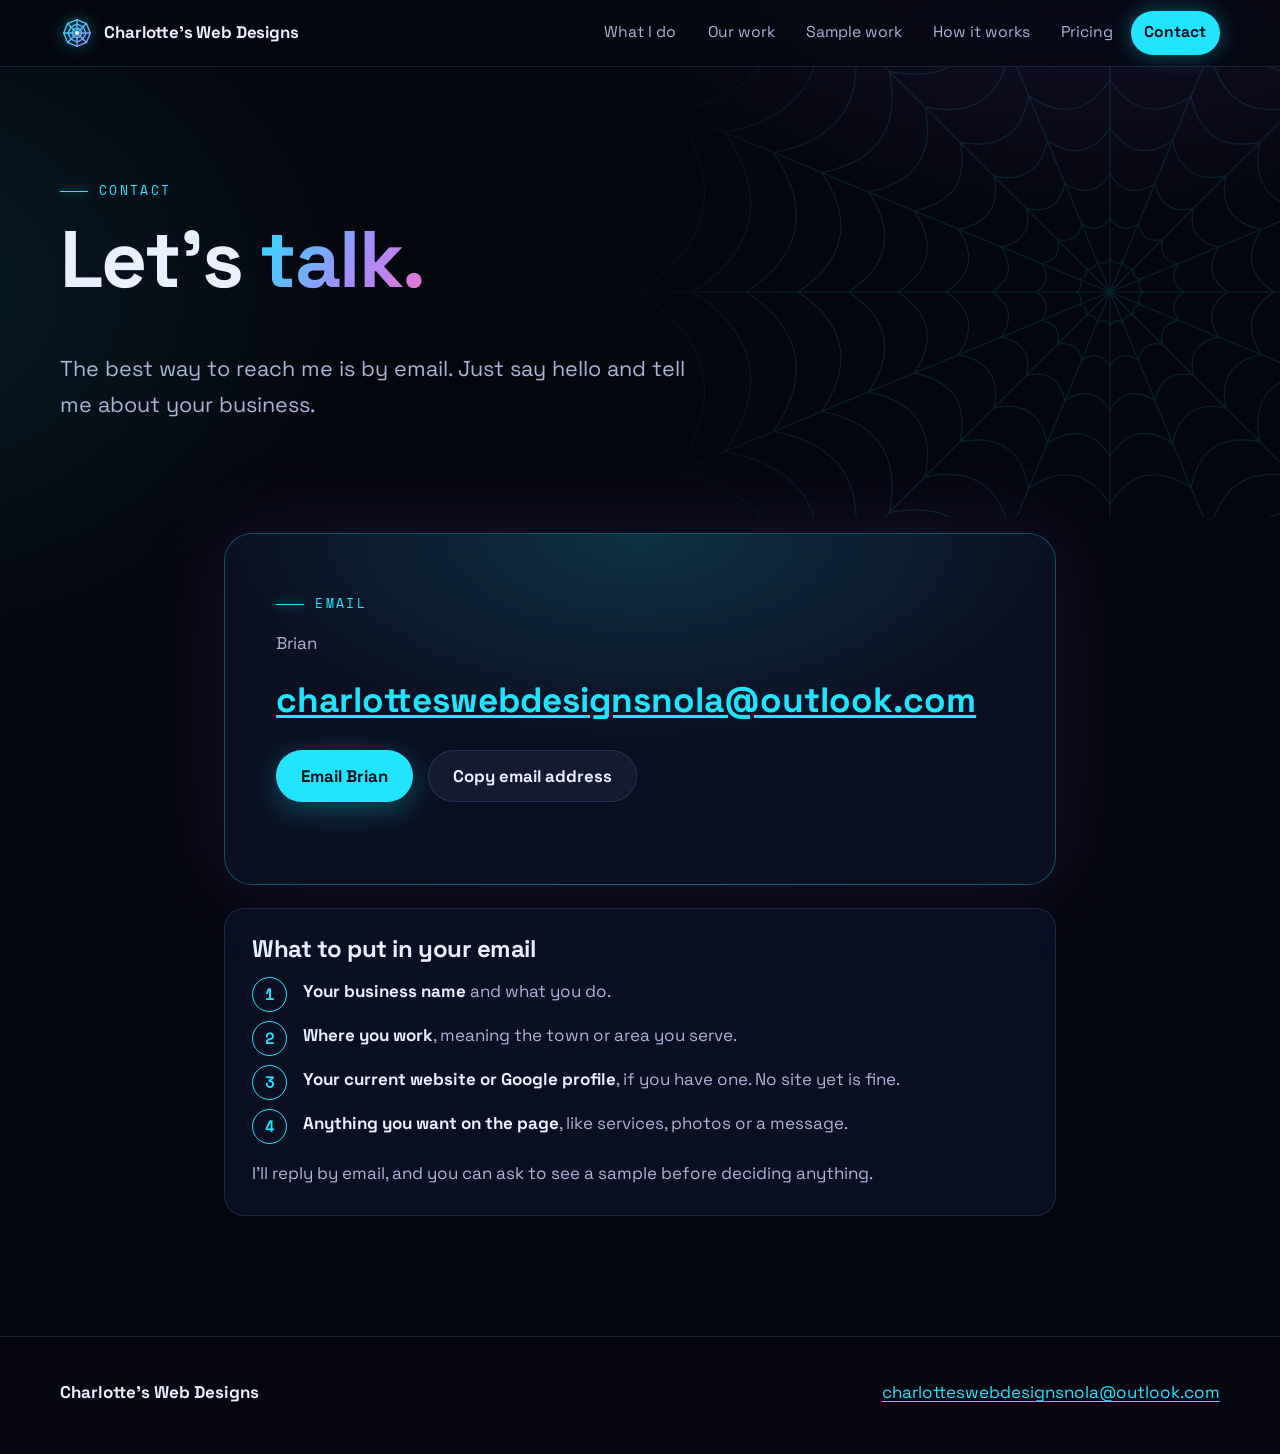
==== commit 5e563941: "Add Our work section: River Oaks listing site (featured) and Tiger Poker, with live-site screenshots" ====
--- a/contact.html
+++ b/contact.html
@@ -13,9 +13,13 @@
 <meta property="og:site_name" content="Charlotte&#39;s Web Designs">
 <meta property="og:title" content="Contact | Charlotte's Web Designs">
 <meta property="og:description" content="Contact Brian at Charlotte's Web Designs by email to see a sample website for your local business.">
-<meta property="og:image" content="og.png">
+<link rel="canonical" href="https://charlotteswebdesignsnola.com/contact.html">
+<meta property="og:url" content="https://charlotteswebdesignsnola.com/contact.html">
+<meta property="og:image" content="https://charlotteswebdesignsnola.com/og.png">
 <meta property="og:image:width" content="1200"><meta property="og:image:height" content="630">
 <meta name="twitter:card" content="summary_large_image">
+<meta name="twitter:url" content="https://charlotteswebdesignsnola.com/contact.html">
+<meta name="twitter:image" content="https://charlotteswebdesignsnola.com/og.png">
 <style>@font-face{font-family:"Space Grotesk";src:url([data-uri]) format("woff2");font-weight:300 700;font-display:swap}
 @font-face{font-family:"Space Mono";src:url([data-uri]) format("woff2");font-weight:400;font-display:swap}
 :root{
@@ -160,7 +164,6 @@
 .rows b{font-size:1.1rem}
 .rows .d{grid-column:1;color:var(--muted);font-size:.98rem}
 .rows .p{grid-column:2;grid-row:1;font:700 1.25rem var(--font);color:var(--cyan);white-space:nowrap;text-align:right}
-.tag{font:400 .7rem var(--mono);letter-spacing:.1em;text-transform:uppercase;background:#f59e0b;color:#1a1200;padding:.2rem .5rem;border-radius:6px;margin-left:.5rem;vertical-align:middle}
 .faq details{border:1px solid var(--line);border-radius:14px;background:var(--glass);padding:0 1.3rem;margin-bottom:.8rem}
 .faq summary{cursor:pointer;padding:1.1rem 0;font-weight:700;list-style:none;display:flex;justify-content:space-between;gap:1rem}
 .faq summary::-webkit-details-marker{display:none}
@@ -363,11 +366,21 @@
   .sticky-cta .btn{flex:1;min-height:54px;font-size:1.05rem;--ring:rgba(34,228,255,.6)}
   .sticky-cta .btn svg{width:22px;height:22px}
   .site-footer{padding-bottom:6rem}
+  /* hidden until the hero CTA has scrolled out of view (main.js toggles .show); without JS the bar stays visible */
+  .js .sticky-cta{transform:translateY(110%);opacity:0;visibility:hidden;transition:transform .3s ease,opacity .3s ease,visibility 0s linear .3s}
+  .js .sticky-cta.show{transform:none;opacity:1;visibility:visible;transition:transform .3s ease,opacity .3s ease,visibility 0s}
+}
+@media(max-width:640px) and (prefers-reduced-motion:reduce){
+  .js .sticky-cta,.js .sticky-cta.show{transition:none;transform:none}
 }
 .sticky-cta .pulse{animation-name:ringc}
 @keyframes ringc{0%{box-shadow:0 0 0 0 rgba(34,228,255,.6)}70%{box-shadow:0 0 0 12px rgba(34,228,255,0)}100%{box-shadow:0 0 0 0 rgba(34,228,255,0)}}
 @media(max-width:640px){.phones{gap:2.4rem}}
 .cmp-bad{padding-bottom:22px}
+
+/* nav fits one row with the added "Our work" link */
+@media(min-width:821px) and (max-width:980px){nav a{padding:.55rem .6rem;font-size:.95rem}nav ul{gap:.1rem}}
+@media(min-width:821px) and (max-width:900px){nav a{padding:.5rem .45rem;font-size:.9rem}.brand{font-size:.98rem}.brand svg{width:30px;height:30px}}
 </style>
 <script>document.documentElement.className+=" js"</script>
 </head>
@@ -378,6 +391,7 @@
 <button class="menu-btn" aria-expanded="false" aria-controls="nav" aria-label="Menu"><span></span></button>
 <nav id="nav" aria-label="Main"><ul>
 <li><a href="index.html#what">What I do</a></li>
+<li><a href="index.html#our-work">Our work</a></li>
 <li><a href="index.html#work">Sample work</a></li>
 <li><a href="index.html#how">How it works</a></li>
 <li><a href="pricing.html">Pricing</a></li>
@@ -389,7 +403,7 @@
 <p class="lead">The best way to reach me is by email. Just say hello and tell me about your business.</p></div></section>
 
 <section style="padding-top:1rem"><div class="wrap" style="max-width:52rem">
-<div class="cta-band left reveal" style="text-align:left;padding:clamp(1.8rem,6vw,3.2rem)">
+<div class="cta-band left reveal" data-end-cta style="text-align:left;padding:clamp(1.8rem,6vw,3.2rem)">
 <span class="eyebrow">Email</span>
 <p style="margin:0;color:var(--muted)">Brian</p>
 <a class="email-big" id="email" href="mailto:charlotteswebdesignsnola@outlook.com?subject=Website%20sample%20request&amp;body=Hi Brian,%0D%0A%0D%0ABusiness name:%0D%0AWhat you do and where:%0D%0AYour current website or Google profile (if any):%0D%0AAnything you want on the page:%0D%0A">charlotteswebdesignsnola@outlook.com</a>
@@ -424,6 +438,35 @@
   }
   try{reveal()}catch(x){d.documentElement.classList.remove('rv')}
   window.__reveal=reveal;
+  // sticky mobile bar: hidden while the hero CTA (or the page's own contact block) is on screen, so the same CTA never shows twice
+  var sb=d.querySelector('.sticky-cta');
+  if(sb){
+    var hc=d.querySelector('[data-hero-cta]'),ec=d.querySelector('[data-end-cta]'),hcAbove=false,ecIn=false,tk=false;
+    var hasIO='IntersectionObserver' in window;
+    function setBar(){
+      var on=(hc?hcAbove:(window.pageYOffset||d.documentElement.scrollTop)>400)&&!ecIn;
+      sb.classList.toggle('show',on);
+      if(on)sb.removeAttribute('inert');else sb.setAttribute('inert','');
+    }
+    function measure(){
+      if(hc){var r=hc.getBoundingClientRect();hcAbove=r.bottom<=0}
+      if(ec){var q=ec.getBoundingClientRect();ecIn=q.top<innerHeight&&q.bottom>0}
+      setBar();
+    }
+    function onScroll(){if(tk)return;tk=true;requestAnimationFrame(function(){tk=false;measure()})}
+    try{
+      if(hasIO){
+        var so=new IntersectionObserver(function(es){es.forEach(function(x){
+          if(x.target===hc)hcAbove=!x.isIntersecting&&x.boundingClientRect.bottom<=0;
+          else ecIn=x.isIntersecting;
+        });setBar()});
+        if(hc)so.observe(hc);
+        if(ec)so.observe(ec);
+        if(!hc)addEventListener('scroll',onScroll,{passive:true});
+      }else{addEventListener('scroll',onScroll,{passive:true});addEventListener('resize',onScroll)}
+    }catch(x){addEventListener('scroll',onScroll,{passive:true})}
+    measure();
+  }
   // pointer glow on cards
   d.addEventListener('pointermove',function(e){var c=e.target.closest&&e.target.closest('.card');if(!c)return;var r=c.getBoundingClientRect();c.style.setProperty('--mx',(e.clientX-r.left)+'px');c.style.setProperty('--my',(e.clientY-r.top)+'px')});
   // copy email
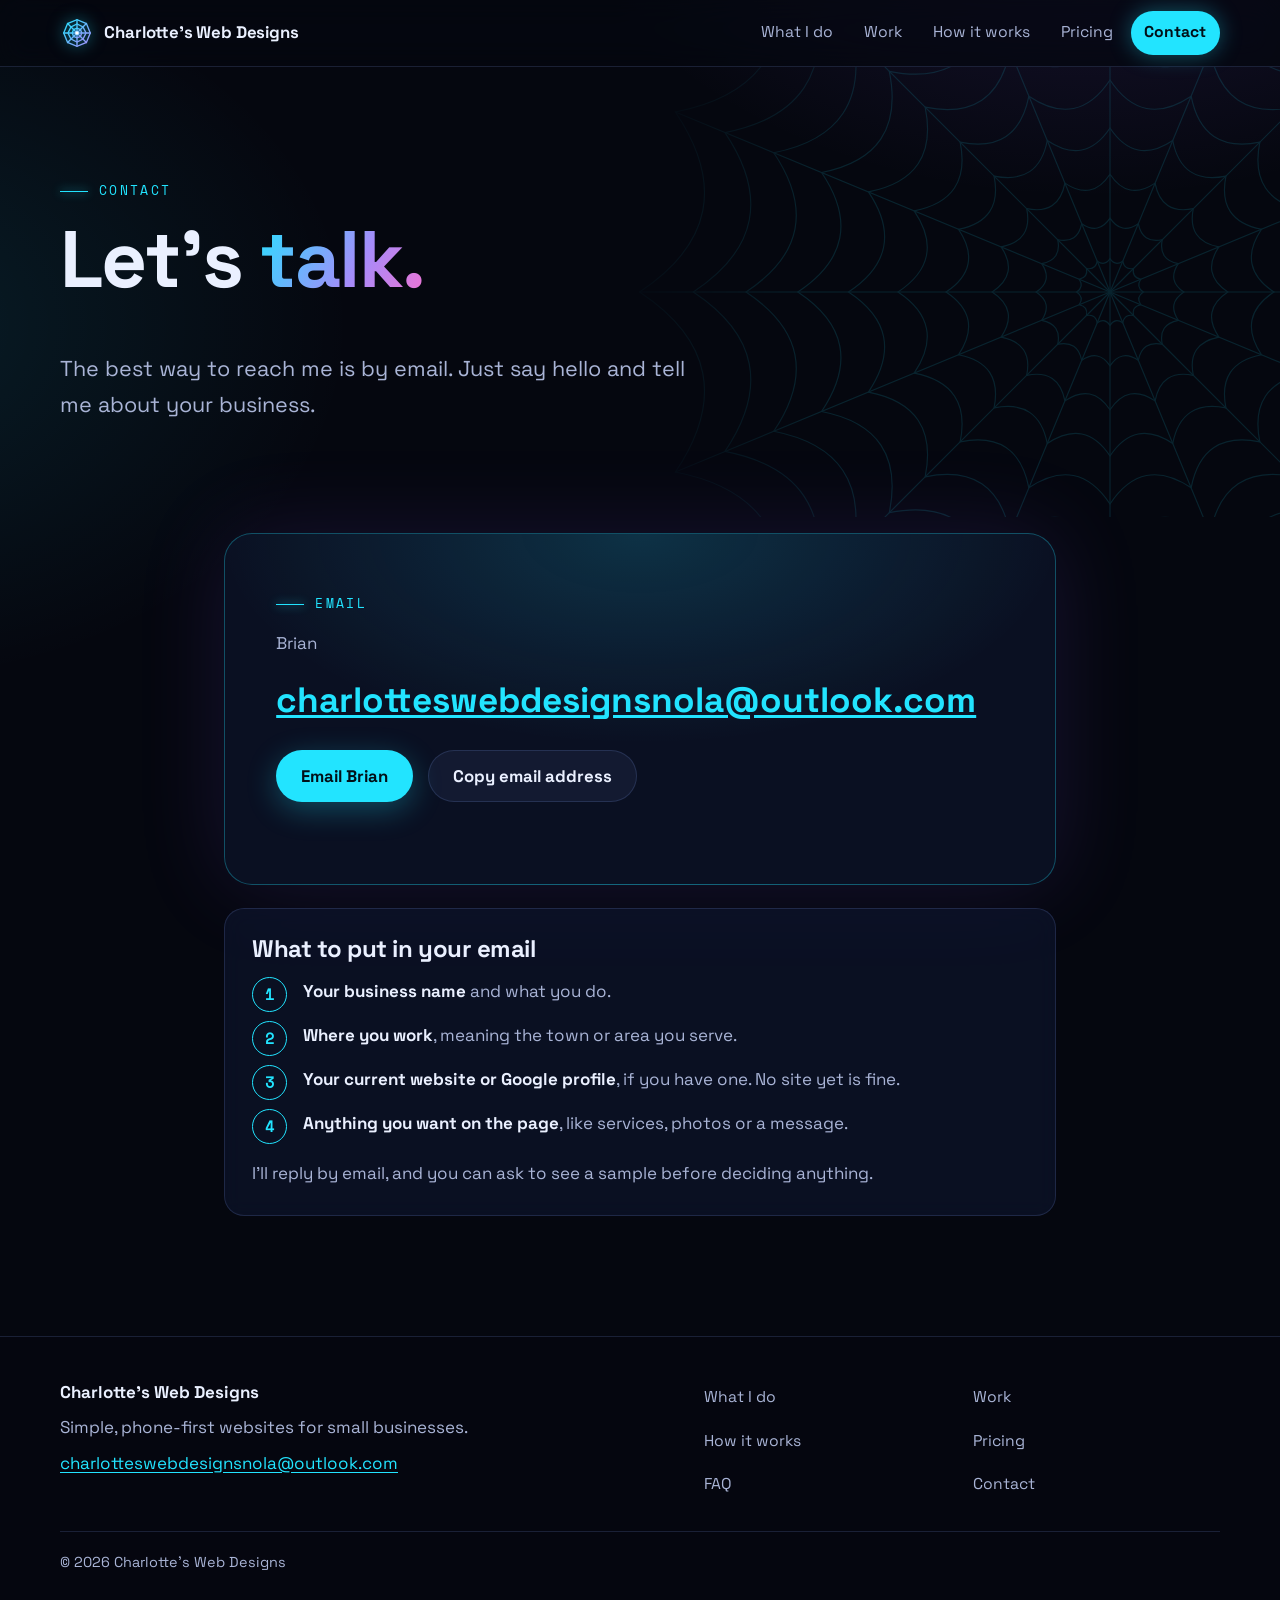
==== commit 9823913d: "Site review fixes: lower prices ($300 starter), ownership/hosting block, FAQ, Work nav merge, Tiger " ====
--- a/contact.html
+++ b/contact.html
@@ -7,7 +7,8 @@
 <meta name="description" content="Contact Brian at Charlotte's Web Designs by email to see a sample website for your local business.">
 <meta name="theme-color" content="#05070f">
 <meta name="color-scheme" content="dark">
-<link rel="icon" href="[data-uri]" type="image/svg+xml">
+<link rel="icon" href="favicon.ico" sizes="48x48">
+<link rel="icon" href="favicon.svg" type="image/svg+xml">
 <link rel="apple-touch-icon" href="icon-180.png">
 <meta property="og:type" content="website">
 <meta property="og:site_name" content="Charlotte&#39;s Web Designs">
@@ -382,6 +383,29 @@
 @media(min-width:821px) and (max-width:980px){nav a{padding:.55rem .6rem;font-size:.95rem}nav ul{gap:.1rem}}
 @media(min-width:821px) and (max-width:900px){nav a{padding:.5rem .45rem;font-size:.9rem}.brand{font-size:.98rem}.brand svg{width:30px;height:30px}}
 </style>
+<style>
+/* ===== site-review fixes (Nov 2026) ===== */
+.foot2{display:grid;grid-template-columns:1fr;gap:1.6rem;align-items:start;justify-content:stretch}
+@media(min-width:760px){.foot2{grid-template-columns:1.2fr 1fr}}
+.foot-brand p{margin:0 0 .45rem}
+.foot-nav ul{list-style:none;margin:0;padding:0;display:grid;grid-template-columns:repeat(2,minmax(0,1fr));gap:.2rem 1.4rem}
+.foot-nav a{display:inline-block;padding:.45rem 0;color:var(--muted);text-decoration:none}
+.foot-nav a:hover,.foot-nav a:focus-visible{color:var(--ink);text-decoration:underline}
+.foot2 .copy{grid-column:1/-1;border-top:1px solid var(--line);padding-top:1.2rem;font-size:.9rem}
+.s-gap{height:26px;background:#0b0f1a}
+.ow-grid{grid-template-columns:1fr!important;max-width:860px}
+.ow-also{display:flex;gap:1.1rem;align-items:center;padding:1.1rem 1.3rem}
+.ow-also img{width:56px;height:auto;border-radius:10px;border:1px solid var(--line);flex:none}
+.ow-also h3{font-size:1.05rem;margin:.15rem 0 .25rem}
+.ow-also p{margin:0;color:var(--muted);font-size:.95rem}
+.ow-also .ow-kind{font:400 .72rem/1.2 var(--mono);letter-spacing:.08em;text-transform:uppercase;color:var(--cyan)}
+.ow-also a{white-space:nowrap}
+.own-grid{display:grid;gap:1rem;grid-template-columns:1fr}
+@media(min-width:760px){.own-grid{grid-template-columns:1fr 1fr}}
+.own-grid .card h3{font-size:1.1rem;margin:0 0 .4rem}
+.own-grid .card p{margin:0;color:var(--muted)}
+@media(max-width:820px),(pointer:coarse){.hero-web{animation:none!important}}
+</style>
 <script>document.documentElement.className+=" js"</script>
 </head>
 <body>
@@ -391,8 +415,7 @@
 <button class="menu-btn" aria-expanded="false" aria-controls="nav" aria-label="Menu"><span></span></button>
 <nav id="nav" aria-label="Main"><ul>
 <li><a href="index.html#what">What I do</a></li>
-<li><a href="index.html#our-work">Our work</a></li>
-<li><a href="index.html#work">Sample work</a></li>
+<li><a href="index.html#work">Work</a></li>
 <li><a href="index.html#how">How it works</a></li>
 <li><a href="pricing.html">Pricing</a></li>
 <li><a href="contact.html" aria-current="page" class="cta">Contact</a></li>
@@ -415,9 +438,10 @@
 <p style="margin:1.4rem 0 0;color:var(--muted)">I&#39;ll reply by email, and you can ask to see a sample before deciding anything.</p></div>
 </div></section>
 </main>
-<footer class="site-footer"><div class="wrap foot">
-<p><b>Charlotte&#39;s Web Designs</b></p>
-<p><a href="mailto:charlotteswebdesignsnola@outlook.com">charlotteswebdesignsnola@outlook.com</a></p>
+<footer class="site-footer"><div class="wrap foot foot2">
+<div class="foot-brand"><p><b>Charlotte&#39;s Web Designs</b></p><p>Simple, phone-first websites for small businesses.</p><p><a href="mailto:charlotteswebdesignsnola@outlook.com">charlotteswebdesignsnola@outlook.com</a></p></div>
+<nav class="foot-nav" aria-label="Footer"><ul><li><a href="index.html#what">What I do</a></li><li><a href="index.html#work">Work</a></li><li><a href="index.html#how">How it works</a></li><li><a href="pricing.html">Pricing</a></li><li><a href="index.html#faq">FAQ</a></li><li><a href="contact.html">Contact</a></li></ul></nav>
+<p class="copy">&copy; 2026 Charlotte&#39;s Web Designs</p>
 </div></footer>
 <div class="sticky-cta" role="region" aria-label="Quick contact"><a class="btn btn-primary pulse" href="mailto:charlotteswebdesignsnola@outlook.com?subject=Website%20sample%20request"><svg viewBox="0 0 24 24" fill="none" stroke="currentColor" stroke-width="1.9" stroke-linecap="round" stroke-linejoin="round" aria-hidden="true"><rect x="3" y="5" width="18" height="14" rx="2.5"/><path d="m4 7 8 6 8-6"/></svg>Email me for a free sample</a></div>
 <script>(function(){
